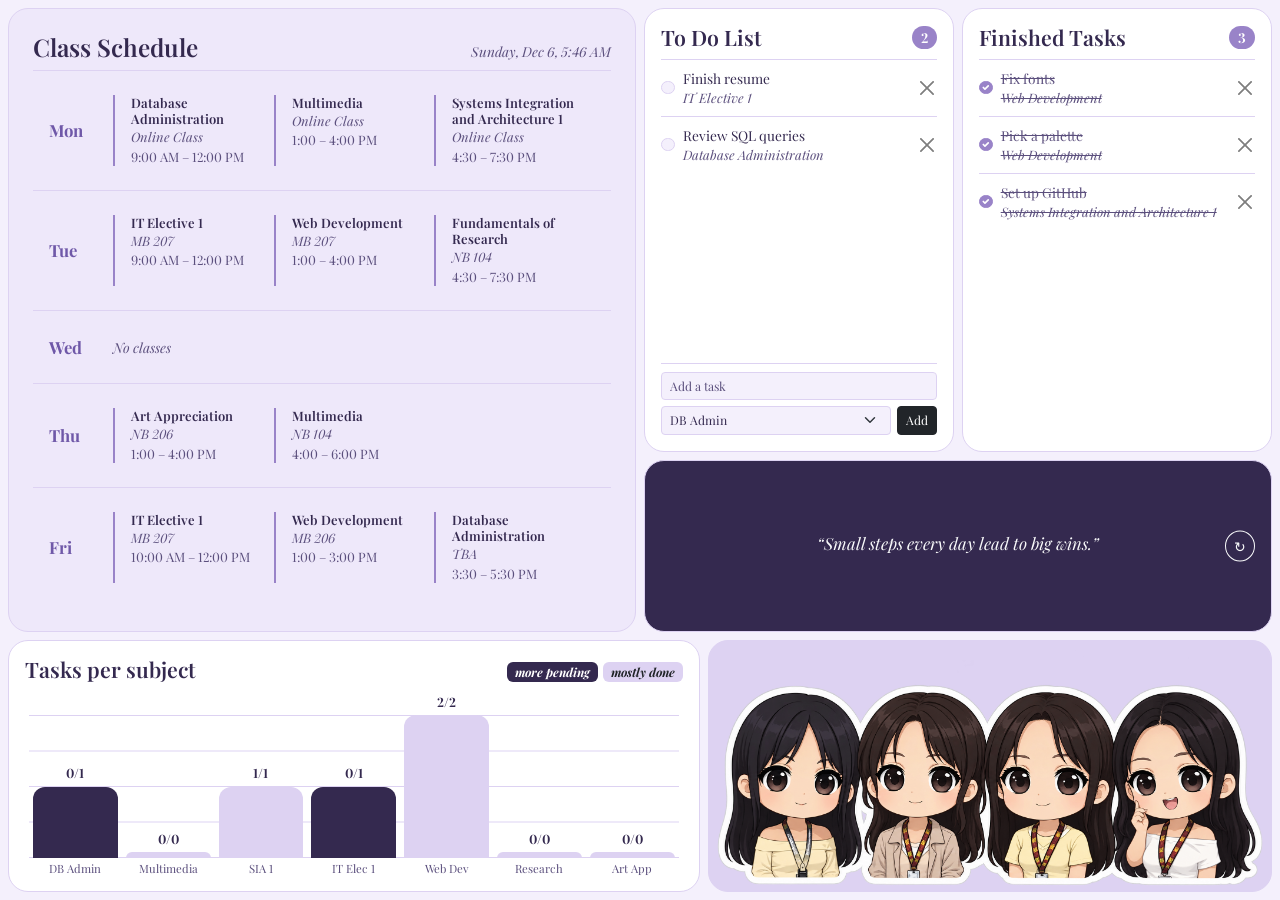
==== Activity1/bento.html @ 7f19c165 "Bento Layout Activity" ====
<!doctype html>
<html lang="en">

<head>
    <meta charset="utf-8">
    <meta name="viewport" content="width=device-width, initial-scale=1">
    <meta name="theme-color" content="#F4F0FC">
    <title>Study Nook</title>
    <link rel="icon" type="image/svg+xml" href="assets/img/Group13.svg">
    <link href="https://cdn.jsdelivr.net/npm/bootstrap@5.3.8/dist/css/bootstrap.min.css" rel="stylesheet"
        integrity="sha384-sRIl4kxILFvY47J16cr9ZwB07vP4J8+LH7qKQnuqkuIAvNWLzeN8tE5YBujZqJLB" crossorigin="anonymous">
    <link
        href="https://fonts.googleapis.com/css2?family=Playfair+Display:ital,wght@0,400;0,600;0,700;1,400&display=swap"
        rel="stylesheet">
    <link rel="stylesheet" href="assets/css/bento.css">
</head>

<body>
    <main class="app container-fluid d-flex flex-column gap-2 p-2">
        <div class="top-row row g-2">

            <!-- SCHEDULE -->
            <div class="col-12 col-xl-6">
                <section class="card h-100 bg-lav-1 p-3 p-md-4">
                    <h2 class="fw-semibold d-flex flex-wrap justify-content-between align-items-baseline column-gap-3">
                        Class Schedule
                        <small id="clock" class="fs-6 fw-normal fst-italic text-body-secondary"></small>
                    </h2>
                    <ul class="schedule list-group list-group-flush">
                        <li class="list-group-item d-flex align-items-center gap-3 py-2 flex-fill" data-day="1">
                            <span class="day fs-5 fw-bold">Mon</span>
                            <div class="day-classes">
                                <div class="class-item">
                                    <small class="d-block fw-semibold lh-sm">Database Administration</small>
                                    <small class="d-block fst-italic text-body-secondary">Online Class</small>
                                    <small class="time d-block text-body-secondary">9:00 AM – 12:00 PM</small>
                                </div>
                                <div class="class-item">
                                    <small class="d-block fw-semibold lh-sm">Multimedia</small>
                                    <small class="d-block fst-italic text-body-secondary">Online Class</small>
                                    <small class="time d-block text-body-secondary">1:00 – 4:00 PM</small>
                                </div>
                                <div class="class-item">
                                    <small class="d-block fw-semibold lh-sm">Systems Integration and Architecture 1</small>
                                    <small class="d-block fst-italic text-body-secondary">Online Class</small>
                                    <small class="time d-block text-body-secondary">4:30 – 7:30 PM</small>
                                </div>
                            </div>
                        </li>
                        <li class="list-group-item d-flex align-items-center gap-3 py-2 flex-fill" data-day="2">
                            <span class="day fs-5 fw-bold">Tue</span>
                            <div class="day-classes">
                                <div class="class-item">
                                    <small class="d-block fw-semibold lh-sm">IT Elective 1</small>
                                    <small class="d-block fst-italic text-body-secondary">MB 207</small>
                                    <small class="time d-block text-body-secondary">9:00 AM – 12:00 PM</small>
                                </div>
                                <div class="class-item">
                                    <small class="d-block fw-semibold lh-sm">Web Development</small>
                                    <small class="d-block fst-italic text-body-secondary">MB 207</small>
                                    <small class="time d-block text-body-secondary">1:00 – 4:00 PM</small>
                                </div>
                                <div class="class-item">
                                    <small class="d-block fw-semibold lh-sm">Fundamentals of Research</small>
                                    <small class="d-block fst-italic text-body-secondary">NB 104</small>
                                    <small class="time d-block text-body-secondary">4:30 – 7:30 PM</small>
                                </div>
                            </div>
                        </li>
                        <li class="list-group-item d-flex align-items-center gap-3 py-2 flex-fill" data-day="3">
                            <span class="day fs-5 fw-bold">Wed</span>
                            <span class="fst-italic text-body-secondary">No classes</span>
                        </li>
                        <li class="list-group-item d-flex align-items-center gap-3 py-2 flex-fill" data-day="4">
                            <span class="day fs-5 fw-bold">Thu</span>
                            <div class="day-classes">
                                <div class="class-item">
                                    <small class="d-block fw-semibold lh-sm">Art Appreciation</small>
                                    <small class="d-block fst-italic text-body-secondary">NB 206</small>
                                    <small class="time d-block text-body-secondary">1:00 – 4:00 PM</small>
                                </div>
                                <div class="class-item">
                                    <small class="d-block fw-semibold lh-sm">Multimedia</small>
                                    <small class="d-block fst-italic text-body-secondary">NB 104</small>
                                    <small class="time d-block text-body-secondary">4:00 – 6:00 PM</small>
                                </div>
                            </div>
                        </li>
                        <li class="list-group-item d-flex align-items-center gap-3 py-2 flex-fill" data-day="5">
                            <span class="day fs-5 fw-bold">Fri</span>
                            <div class="day-classes">
                                <div class="class-item">
                                    <small class="d-block fw-semibold lh-sm">IT Elective 1</small>
                                    <small class="d-block fst-italic text-body-secondary">MB 207</small>
                                    <small class="time d-block text-body-secondary">10:00 AM – 12:00 PM</small>
                                </div>
                                <div class="class-item">
                                    <small class="d-block fw-semibold lh-sm">Web Development</small>
                                    <small class="d-block fst-italic text-body-secondary">MB 206</small>
                                    <small class="time d-block text-body-secondary">1:00 – 3:00 PM</small>
                                </div>
                                <div class="class-item">
                                    <small class="d-block fw-semibold lh-sm">Database Administration</small>
                                    <small class="d-block fst-italic text-body-secondary">TBA</small>
                                    <small class="time d-block text-body-secondary">3:30 – 5:30 PM</small>
                                </div>
                            </div>
                        </li>
                    </ul>
                </section>
            </div>

            <div class="right-col col-12 col-xl-6 d-flex flex-column gap-2">
                <div class="mid-row row g-2">

                    <!-- TO DO LIST -->
                    <div class="col-12 col-sm-6">
                        <section class="card h-100 bg-white p-3">
                            <h2 class="h3 fw-semibold d-flex justify-content-between align-items-center">To Do List
                                <span id="todoCount" class="badge rounded-pill bg-lav-5 fs-6">2</span>
                            </h2>
                            <ul id="todo" class="scroll-list list-group list-group-flush">
                                <li class="list-group-item d-flex align-items-center gap-2 px-0" data-s="IT Elective 1">
                                    <input class="form-check-input rounded-circle mt-0" type="checkbox" aria-label="Mark as done">
                                    <span class="flex-grow-1">Finish resume<small class="d-block fst-italic text-body-secondary">IT Elective 1</small></span>
                                    <button type="button" class="btn-close btn-sm" aria-label="Delete"></button>
                                </li>
                                <li class="list-group-item d-flex align-items-center gap-2 px-0" data-s="Database Administration">
                                    <input class="form-check-input rounded-circle mt-0" type="checkbox" aria-label="Mark as done">
                                    <span class="flex-grow-1">Review SQL queries<small class="d-block fst-italic text-body-secondary">Database Administration</small></span>
                                    <button type="button" class="btn-close btn-sm" aria-label="Delete"></button>
                                </li>
                            </ul>
                            <form class="add-form">
                                <input type="text" id="text" class="form-control form-control-sm" placeholder="Add a task"
                                    aria-label="Task name" maxlength="60" required>
                                <select id="subject" class="form-select form-select-sm" aria-label="Subject">
                                    <option value="Database Administration">DB Admin</option>
                                    <option value="Multimedia">Multimedia</option>
                                    <option value="Systems Integration and Architecture 1">SIA 1</option>
                                    <option value="IT Elective 1">IT Elec 1</option>
                                    <option value="Web Development">Web Dev</option>
                                    <option value="Fundamentals of Research">Research</option>
                                    <option value="Art Appreciation">Art App</option>
                                </select>
                                <button class="btn btn-dark btn-sm" type="submit">Add</button>
                            </form>
                        </section>
                    </div>

                    <!-- FINISHED TASKS -->
                    <div class="col-12 col-sm-6">
                        <section class="card h-100 bg-white p-3">
                            <h2 class="h3 fw-semibold d-flex justify-content-between align-items-center">Finished Tasks
                                <span id="doneCount" class="badge rounded-pill bg-lav-5 fs-6">3</span>
                            </h2>
                            <ul id="done" class="scroll-list list-group list-group-flush">
                                <li class="list-group-item d-flex align-items-center gap-2 px-0" data-s="Web Development">
                                    <input class="form-check-input rounded-circle mt-0" type="checkbox" aria-label="Mark as done" checked>
                                    <span class="flex-grow-1">Fix fonts<small class="d-block fst-italic text-body-secondary">Web Development</small></span>
                                    <button type="button" class="btn-close btn-sm" aria-label="Delete"></button>
                                </li>
                                <li class="list-group-item d-flex align-items-center gap-2 px-0" data-s="Web Development">
                                    <input class="form-check-input rounded-circle mt-0" type="checkbox" aria-label="Mark as done" checked>
                                    <span class="flex-grow-1">Pick a palette<small class="d-block fst-italic text-body-secondary">Web Development</small></span>
                                    <button type="button" class="btn-close btn-sm" aria-label="Delete"></button>
                                </li>
                                <li class="list-group-item d-flex align-items-center gap-2 px-0" data-s="Systems Integration and Architecture 1">
                                    <input class="form-check-input rounded-circle mt-0" type="checkbox" aria-label="Mark as done" checked>
                                    <span class="flex-grow-1">Set up GitHub<small class="d-block fst-italic text-body-secondary">Systems Integration and Architecture 1</small></span>
                                    <button type="button" class="btn-close btn-sm" aria-label="Delete"></button>
                                </li>
                            </ul>
                        </section>
                    </div>
                </div>

                <!-- MOTIVATIONAL QUOTES -->
                <section class="card quote-card bg-ink justify-content-center position-relative px-5">
                    <div id="quotes" class="carousel slide carousel-fade text-center fst-italic text-light fs-5">
                        <div class="carousel-inner">
                            <div class="carousel-item active">&ldquo;Small steps every day lead to big wins.&rdquo;
                            </div>
                            <div class="carousel-item">&ldquo;Done is better than perfect.&rdquo;</div>
                            <div class="carousel-item">&ldquo;One task at a time. You have got this.&rdquo;</div>
                            <div class="carousel-item">&ldquo;Progress, not perfection.&rdquo;</div>
                            <div class="carousel-item">&ldquo;Focus on the next step, not the whole staircase.&rdquo;
                            </div>
                            <div class="carousel-item">&ldquo;Every expert was once a beginner.&rdquo;</div>
                        </div>
                    </div>
                    <button type="button" data-bs-target="#quotes" data-bs-slide="next"
                        class="btn btn-outline-light btn-sm rounded-circle position-absolute top-50 end-0 translate-middle-y me-3"
                        aria-label="Show next quote">&#8635;</button>
                </section>
            </div>
        </div>

        <div class="bottom-row row g-2 align-items-md-end">

            <!-- BAR GRAPH -->
            <div class="col-12 col-md">
                <section class="card chart-card h-100 bg-white p-3">
                    <h2 class="h4 fw-semibold d-flex flex-wrap justify-content-between align-items-center gap-2">
                        Tasks per subject
                        <small class="fw-normal fst-italic text-body-secondary">
                            <span class="badge bg-ink">more pending</span>
                            <span class="badge bg-lav-2 text-body">mostly done</span>
                        </small>
                    </h2>
                    <div class="chart-wrap">
                        <div id="chart">
                            <div class="chart-col" data-s="Database Administration">
                                <div class="bar-area"><div class="bar"><b></b></div></div>
                                <small class="text-body-secondary">DB Admin</small>
                            </div>
                            <div class="chart-col" data-s="Multimedia">
                                <div class="bar-area"><div class="bar"><b></b></div></div>
                                <small class="text-body-secondary">Multimedia</small>
                            </div>
                            <div class="chart-col" data-s="Systems Integration and Architecture 1">
                                <div class="bar-area"><div class="bar"><b></b></div></div>
                                <small class="text-body-secondary">SIA 1</small>
                            </div>
                            <div class="chart-col" data-s="IT Elective 1">
                                <div class="bar-area"><div class="bar"><b></b></div></div>
                                <small class="text-body-secondary">IT Elec 1</small>
                            </div>
                            <div class="chart-col" data-s="Web Development">
                                <div class="bar-area"><div class="bar"><b></b></div></div>
                                <small class="text-body-secondary">Web Dev</small>
                            </div>
                            <div class="chart-col" data-s="Fundamentals of Research">
                                <div class="bar-area"><div class="bar"><b></b></div></div>
                                <small class="text-body-secondary">Research</small>
                            </div>
                            <div class="chart-col" data-s="Art Appreciation">
                                <div class="bar-area"><div class="bar"><b></b></div></div>
                                <small class="text-body-secondary">Art App</small>
                            </div>
                        </div>
                    </div>
                </section>
            </div>

            <div class="chibi-col col-12 col-md-4">
                <div class="chibi-wrap">
                    <div class="card bg-lav-2" aria-hidden="true"></div>
                    <img src="assets/img/chibi.jpeg" width="1915" height="821" alt="Chibi illustration">
                </div>
            </div>
        </div>
    </main>

    <script src="https://cdn.jsdelivr.net/npm/bootstrap@5.3.8/dist/js/bootstrap.bundle.min.js"
        integrity="sha384-FKyoEForCGlyvwx9Hj09JcYn3nv7wiPVlz7YYwJrWVcXK/BmnVDxM+D2scQbITxI"
        crossorigin="anonymous"></script>
    <template id="task">
        <li class="list-group-item d-flex align-items-center gap-2 px-0">
            <input class="form-check-input rounded-circle mt-0" type="checkbox" aria-label="Mark as done">
            <span class="flex-grow-1"><small class="d-block fst-italic text-body-secondary"></small></span>
            <button type="button" class="btn-close btn-sm" aria-label="Delete"></button>
        </li>
    </template>

    <script>
        const $ = s => document.querySelector(s);
        const count = (list, s) => $(list).querySelectorAll(`[data-s="${s}"]`).length;

        // update chart bars and the two counters from whatever is in the lists
        function refresh() {
            const cols = [...document.querySelectorAll('.chart-col')];
            const n = cols.map(c => [count('#done', c.dataset.s), count('#todo', c.dataset.s)]);
            const max = Math.max(1, ...n.map(([d, t]) => d + t));
            cols.forEach((c, i) => {
                const [d, t] = n[i], bar = c.querySelector('.bar');
                bar.style.setProperty('--v', (d + t) / max);
                bar.firstElementChild.textContent = `${d}/${d + t}`;
                bar.className = 'bar ' + (t > d ? 'bg-ink' : 'bg-lav-2');
            });
            $('#todoCount').textContent = $('#todo').children.length;
            $('#doneCount').textContent = $('#done').children.length;
        }

        document.addEventListener('change', e => {
            if (!e.target.matches('.form-check-input')) return;
            $(e.target.checked ? '#done' : '#todo').append(e.target.closest('li'));
            refresh();
        });

        // delete
        document.addEventListener('click', e => {
            const x = e.target.closest('.btn-close');
            if (x) { x.closest('li').remove(); refresh(); }
        });

        // add
        $('form').addEventListener('submit', e => {
            e.preventDefault();
            const li = $('#task').content.firstElementChild.cloneNode(true);
            li.dataset.s = $('#subject').value;
            li.querySelector('small').textContent = li.dataset.s;
            li.querySelector('span').prepend($('#text').value);
            $('#todo').append(li);
            e.target.reset();
            refresh();
        });

        $(`[data-day="${new Date().getDay()}"]`)?.classList.add('today');
        const tick = () => $('#clock').textContent = new Date().toLocaleString('en-PH',
            { weekday: 'long', month: 'short', day: 'numeric', hour: 'numeric', minute: '2-digit' });
        tick(); setInterval(tick, 30000);

        setTimeout(refresh, 150);
    </script>
</body>

</html>
---- Activity1/assets/css/bento.css ----
/* Palette */
:root {
    --lav-1: #EEE8FA;
    --lav-2: #DDD2F2;
    --lav-5: #9983C8;
    --lav-6: #6F58A8;
    --ink: #34294F;
    --ink-soft: #5B4F7D;

    --bs-body-font-family: 'Playfair Display', serif;
    --bs-body-bg: #F4F0FC;
    --bs-body-color: var(--ink);
    --bs-secondary-color: var(--ink-soft);
    --bs-border-color: var(--lav-2);

    --text-scale: 0.95;

    --rowh: 28vh;
    --peek: 5vh;
}

/* Colors */
.bg-lav-1 {
    background-color: var(--lav-1);
}

.bg-lav-2 {
    background-color: var(--lav-2);
}

.bg-lav-5 {
    background-color: var(--lav-5);
}

.bg-ink {
    background-color: var(--ink);
}

body {
    font-size: calc(.9rem * var(--text-scale));
    font-variant-numeric: lining-nums;
}

small {
    font-size: .95em;
}

h2 {
    font-size: calc(clamp(1.2rem, 1.2rem + .6vw, 1.6rem) * var(--text-scale));
}

.h3,
.h4 {
    font-size: calc(clamp(1.15rem, 1rem + .6vw, 1.4rem) * var(--text-scale));
}

.fs-5 {
    font-size: calc(1.1rem * var(--text-scale)) !important;
}

.fs-6 {
    font-size: calc(.9rem * var(--text-scale)) !important;
}

.add-form :is(.form-control, .form-select, .btn) {
    font-size: calc(.8rem * var(--text-scale));
}

h2 small .badge {
    font-size: calc(.8rem * var(--text-scale));
}

/* Components */
.card {
    --bs-card-border-color: var(--lav-2);
    --bs-card-border-radius: 1.25rem;
    min-width: 0;
    min-height: 0;
}

.list-group {
    --bs-list-group-bg: transparent;
}

.day {
    flex: 0 0 3rem;
    align-self: flex-start;
    padding-top: .1rem;
    color: var(--lav-6);
}

.class-item {
    padding: 0 .5rem 0 1rem;
    border-left: 2px solid var(--lav-5);
}

.today {
    background: var(--lav-2);
    border-radius: .75rem !important;
}

.today :is(.day, .time) {
    color: var(--ink) !important;
}

.today .time {
    font-weight: 600;
}

.form-check-input:checked {
    background-color: var(--lav-5);
    border-color: var(--lav-5);
}

.form-check-input:checked+span {
    text-decoration: line-through;
    color: var(--ink-soft);
}

.add-form {
    display: grid;
    grid-template-columns: minmax(0, 1fr) auto;
    gap: .375rem;
    margin-top: .5rem;
}

.add-form .form-control {
    grid-column: 1 / -1;
}

.app {
    min-height: 100dvh;
}

.scroll-list {
    min-height: 3rem;
    max-height: 16rem;
    overflow-y: auto;
}

.schedule {
    container: sched / inline-size;
}

.day-classes {
    display: grid;
    grid-template-columns: minmax(0, 1fr);
    gap: .6rem;
    flex: 1 1 0;
    min-width: 0;
}

@container sched (min-width: 33rem) {
    .day-classes {
        grid-template-columns: repeat(3, minmax(0, 1fr));
        gap: 0;
    }

    .day {
        align-self: center;
        padding-top: 0;
    }
}

/* Quotes */
.quote-card {
    padding-block: 1.25rem;
}

#quotes .carousel-item {
    min-height: 5.5rem;
    align-content: center;
}

@media (prefers-reduced-motion: no-preference) {

    #quotes .active.carousel-item-start,
    #quotes .active.carousel-item-end {
        transition: opacity .3s ease;
    }

    #quotes .carousel-item-next.carousel-item-start,
    #quotes .carousel-item-prev.carousel-item-end {
        transition: opacity .3s ease .3s;
    }
}

.chart-wrap {
    container: chart / inline-size;
    display: flex;
    flex-direction: column;
}

#chart {
    display: grid;
    grid-template-columns: repeat(7, minmax(0, 1fr));
    gap: .5rem;
    height: 15rem;
    padding: 1.5rem .5rem 0;
}

.chart-col {
    display: flex;
    flex-direction: column;
    min-width: 0;
    min-height: 0;
    text-align: center;
}

.chart-col small {
    padding-top: .25rem;
    font-size: calc(.75rem * var(--text-scale));
    line-height: 1.15;
    overflow-wrap: anywhere;
}

.bar-area {
    position: relative;
    flex: 1 1 auto;
    min-width: 0;
}

.bar-area::before {
    content: "";
    position: absolute;
    inset: 0 -.25rem;
    border-bottom: 1px solid var(--lav-2);
    background: linear-gradient(var(--lav-2) 1px, transparent 1px) 0 0 / 100% 25%;
}

.bar {
    position: absolute;
    left: 0;
    right: 0;
    bottom: 0;
    height: calc(var(--v, 0) * 100%);
    min-height: 6px;
    border-radius: .75rem .75rem 0 0;
    transition: height .3s;
}

.bar b {
    position: absolute;
    left: 0;
    right: 0;
    bottom: 100%;
    padding-bottom: .25rem;
    font-size: calc(.85rem * var(--text-scale));
}

@container chart (max-width: 34rem) {
    #chart {
        grid-template-columns: repeat(7, minmax(0, 1fr));
        height: 15rem;
        padding: 1.5rem .25rem 0;
        column-gap: .25rem;
    }

    .chart-col {
        flex-direction: column;
        gap: 0;
    }

    .chart-col small {
        flex: none;
        align-self: stretch;
        padding-top: .25rem;
        font-size: calc(.65rem * var(--text-scale));
        text-align: center;
        overflow-wrap: anywhere;
    }

    .bar-area {
        flex: 1 1 auto;
        margin: 0;
    }

    .bar-area::before {
        inset: 0 -.1rem;
        border-bottom: 1px solid var(--lav-2);
        border-left: 0;
        background: linear-gradient(var(--lav-2) 1px, transparent 1px) 0 0 / 100% 25%;
    }

    .bar {
        top: auto;
        left: 0;
        right: 0;
        bottom: 0;
        width: auto;
        height: calc(var(--v, 0) * 100%);
        min-width: 0;
        min-height: 6px;
        border-radius: .5rem .5rem 0 0;
    }

    .bar b {
        top: auto;
        left: 0;
        right: 0;
        bottom: 100%;
        padding: 0 0 .2rem;
        font-size: calc(.7rem * var(--text-scale));
        white-space: normal;
        overflow-wrap: anywhere;
        transform: none;
    }
}

.chibi-wrap {
    position: relative;
    width: 100%;
    max-width: 28rem;
    margin-inline: auto;
    aspect-ratio: 1915 / 821;
}

.chibi-wrap .card {
    position: absolute;
    inset: 30% 0 0;
}

.chibi-wrap img {
    position: absolute;
    inset: auto 0 0;
    width: 100%;
    height: auto;
    z-index: 2;
}

@media (min-width: 576px) {
    .quote-card {
        padding-block: .75rem;
    }

    #quotes .carousel-item {
        min-height: 3.25rem;
    }
}

@media (min-width: 768px) {
    .chibi-col {
        flex: 0 0 38%;
        width: 38%;
    }

    .chibi-wrap {
        max-width: none;
        margin: 0;
    }
}

@media (min-width: 1200px) and (min-height: 620px) {
    .app {
        height: 100dvh;
        overflow: hidden;
    }

    .top-row {
        flex: 1 1 0;
        min-height: 0;
    }

    .top-row>*,
    .mid-row>* {
        min-height: 0;
    }

    .mid-row {
        flex: 3 1 0;
        min-height: 0;
    }

    .schedule {
        flex: 1 1 0;
        min-height: 0;
        overflow-y: auto;
    }

    .scroll-list {
        flex: 1 1 0;
        min-height: 0;
        max-height: none;
    }

    .quote-card {
        flex: 1 1 0;
        padding-block: .5rem .75rem;
        overflow: hidden;
    }

    #quotes .carousel-item {
        min-height: 0;
    }

    .bottom-row {
        flex: none;
        height: calc(var(--rowh) + .5rem);
        align-items: stretch !important;
    }

    .chibi-col {
        flex: 0 0 auto;
        width: auto;
        max-width: 45%;
    }

    .chart-wrap {
        flex: 1 1 0;
        min-height: 0;
    }

    #chart {
        flex: 1 1 auto;
        height: auto;
        min-height: 0;
    }

    .chibi-wrap {
        width: calc((var(--rowh) + var(--peek)) * 2.718);
        height: 100%;
        max-width: 100%;
        aspect-ratio: auto;
    }

    .chibi-wrap .card {
        inset: 0;
    }
}

@media (pointer: coarse) {
    .add-form :is(.form-control, .form-select) {
        font-size: 16px;
    }

    .form-check-input {
        width: 1.4em;
        height: 1.4em;
    }

    .btn-close {
        padding: .65rem;
    }
}
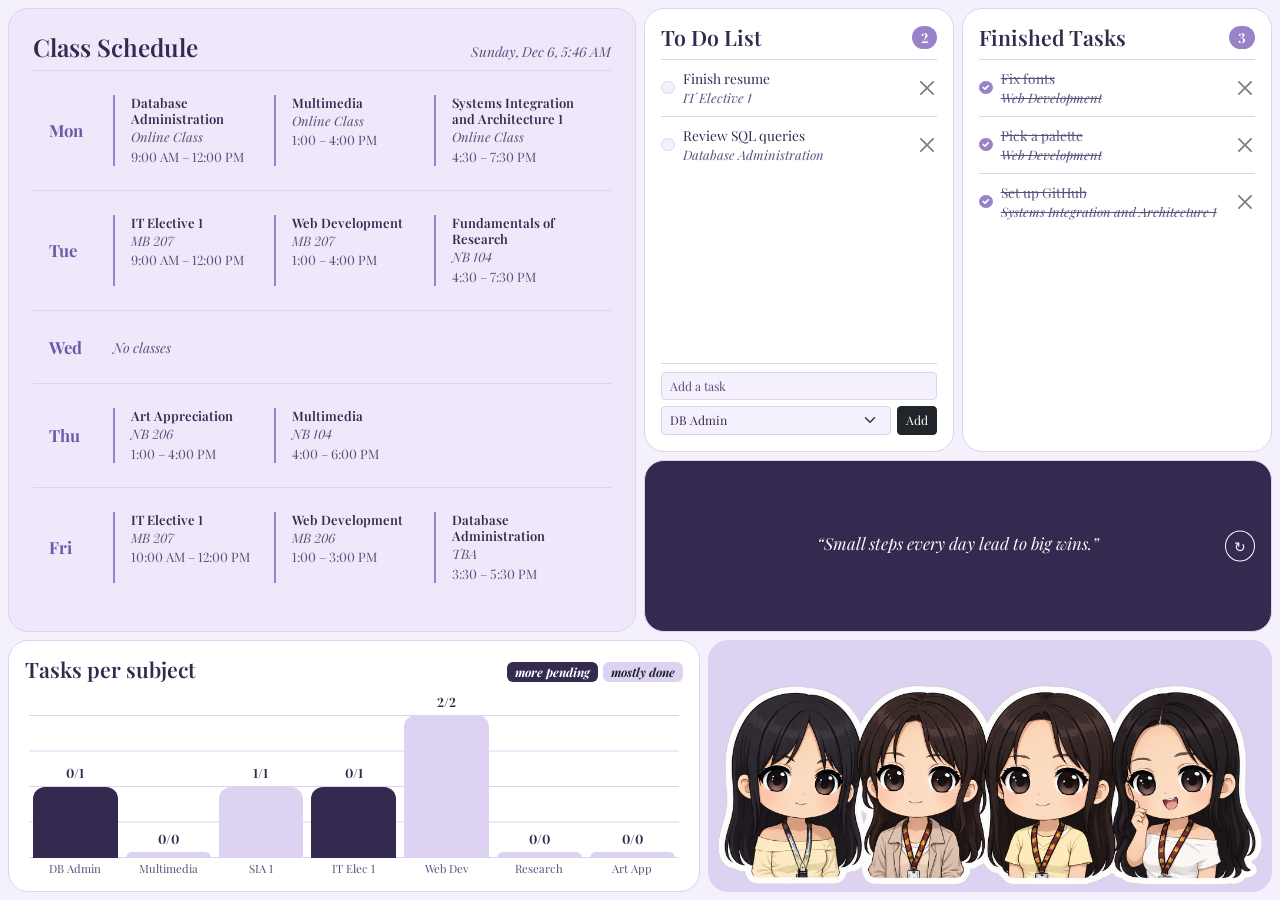
==== commit 7378aa8d: "storing" ====
--- a/Activity1/bento.html
+++ b/Activity1/bento.html
@@ -12,7 +12,424 @@
     <link
         href="https://fonts.googleapis.com/css2?family=Playfair+Display:ital,wght@0,400;0,600;0,700;1,400&display=swap"
         rel="stylesheet">
-    <link rel="stylesheet" href="assets/css/bento.css">
+
+    <style>
+        :root {
+            --lav-1: #EEE8FA;
+            --lav-2: #DDD2F2;
+            --lav-5: #9983C8;
+            --lav-6: #6F58A8;
+            --ink: #34294F;
+            --ink-soft: #5B4F7D;
+            --bs-body-font-family: 'Playfair Display', serif;
+            --bs-body-bg: #F4F0FC;
+            --bs-body-color: var(--ink);
+            --bs-secondary-color: var(--ink-soft);
+            --bs-border-color: var(--lav-2);
+            --text-scale: 0.95;
+            --rowh: 28vh;
+            --peek: 5vh;
+        }
+
+        .bg-lav-1 {
+            background-color: var(--lav-1);
+        }
+
+        .bg-lav-2 {
+            background-color: var(--lav-2);
+        }
+
+        .bg-lav-5 {
+            background-color: var(--lav-5);
+        }
+
+        .bg-ink {
+            background-color: var(--ink);
+        }
+
+        body {
+            font-size: calc(.9rem * var(--text-scale));
+            font-variant-numeric: lining-nums;
+        }
+
+        small {
+            font-size: .95em;
+        }
+
+        h2 {
+            font-size: calc(clamp(1.2rem, 1.2rem + .6vw, 1.6rem) * var(--text-scale));
+        }
+
+        .h3,
+        .h4 {
+            font-size: calc(clamp(1.15rem, 1rem + .6vw, 1.4rem) * var(--text-scale));
+        }
+
+        .fs-5 {
+            font-size: calc(1.1rem * var(--text-scale)) !important;
+        }
+
+        .fs-6 {
+            font-size: calc(.9rem * var(--text-scale)) !important;
+        }
+
+        h2 small .badge {
+            font-size: calc(.8rem * var(--text-scale));
+        }
+
+        .card {
+            --bs-card-border-color: var(--lav-2);
+            --bs-card-border-radius: 1.25rem;
+            min-width: 0;
+            min-height: 0;
+        }
+
+        .list-group {
+            --bs-list-group-bg: transparent;
+        }
+
+        .app {
+            min-height: 100dvh;
+        }
+
+        .schedule {
+            container: sched / inline-size;
+        }
+
+        .day {
+            flex: 0 0 3rem;
+            align-self: flex-start;
+            padding-top: .1rem;
+            color: var(--lav-6);
+        }
+
+        .day-classes {
+            display: grid;
+            grid-template-columns: minmax(0, 1fr);
+            gap: .6rem;
+            flex: 1 1 0;
+            min-width: 0;
+        }
+
+        .class-item {
+            padding: 0 .5rem 0 1rem;
+            border-left: 2px solid var(--lav-5);
+        }
+
+        .today {
+            background: var(--lav-2);
+            border-radius: .75rem !important;
+        }
+
+        .today :is(.day, .time) {
+            color: var(--ink) !important;
+        }
+
+        .today .time {
+            font-weight: 600;
+        }
+
+        @container sched (min-width: 33rem) {
+            .day-classes {
+                grid-template-columns: repeat(3, minmax(0, 1fr));
+                gap: 0;
+            }
+
+            .day {
+                align-self: center;
+                padding-top: 0;
+            }
+        }
+
+        /* Lists */
+        .scroll-list {
+            min-height: 3rem;
+            max-height: 16rem;
+            overflow-y: auto;
+        }
+
+        .form-check-input:checked {
+            background-color: var(--lav-5);
+            border-color: var(--lav-5);
+        }
+
+        .form-check-input:checked+span {
+            text-decoration: line-through;
+            color: var(--ink-soft);
+        }
+
+        .add-form {
+            display: grid;
+            grid-template-columns: minmax(0, 1fr) auto;
+            gap: .375rem;
+            margin-top: .5rem;
+        }
+
+        .add-form .form-control {
+            grid-column: 1 / -1;
+        }
+
+        .add-form :is(.form-control, .form-select, .btn) {
+            font-size: calc(.8rem * var(--text-scale));
+        }
+
+        .quote-card {
+            padding-block: 1.25rem;
+        }
+
+        #quotes .carousel-item {
+            min-height: 5.5rem;
+            align-content: center;
+        }
+
+        @media (prefers-reduced-motion: no-preference) {
+
+            #quotes .active.carousel-item-start,
+            #quotes .active.carousel-item-end {
+                transition: opacity .3s ease;
+            }
+
+            #quotes .carousel-item-next.carousel-item-start,
+            #quotes .carousel-item-prev.carousel-item-end {
+                transition: opacity .3s ease .3s;
+            }
+        }
+
+        .chart-wrap {
+            container: chart / inline-size;
+            display: flex;
+            flex-direction: column;
+        }
+
+        #chart {
+            display: grid;
+            grid-template-columns: repeat(7, minmax(0, 1fr));
+            gap: .5rem;
+            height: 15rem;
+            padding: 1.5rem .5rem 0;
+        }
+
+        .chart-col {
+            display: flex;
+            flex-direction: column;
+            min-width: 0;
+            min-height: 0;
+            text-align: center;
+        }
+
+        .chart-col small {
+            padding-top: .25rem;
+            font-size: calc(.75rem * var(--text-scale));
+            line-height: 1.15;
+            overflow-wrap: anywhere;
+        }
+
+        .bar-area {
+            position: relative;
+            flex: 1 1 auto;
+            min-width: 0;
+        }
+
+        .bar-area::before {
+            content: "";
+            position: absolute;
+            inset: 0 -.25rem;
+            border-bottom: 1px solid var(--lav-2);
+            background: linear-gradient(var(--lav-2) 1px, transparent 1px) 0 0 / 100% 25%;
+        }
+
+        .bar {
+            position: absolute;
+            left: 0;
+            right: 0;
+            bottom: 0;
+            height: calc(var(--v, 0) * 100%);
+            min-height: 6px;
+            border-radius: .75rem .75rem 0 0;
+            transition: height .3s;
+        }
+
+        .bar b {
+            position: absolute;
+            left: 0;
+            right: 0;
+            bottom: 100%;
+            padding-bottom: .25rem;
+            font-size: calc(.85rem * var(--text-scale));
+        }
+
+        @container chart (max-width: 34rem) {
+            #chart {
+                padding: 1.5rem .25rem 0;
+                column-gap: .25rem;
+            }
+
+            .chart-col small {
+                font-size: calc(.65rem * var(--text-scale));
+            }
+
+            .bar-area::before {
+                inset: 0 -.1rem;
+            }
+
+            .bar {
+                border-radius: .5rem .5rem 0 0;
+            }
+
+            .bar b {
+                padding: 0 0 .2rem;
+                font-size: calc(.7rem * var(--text-scale));
+                overflow-wrap: anywhere;
+            }
+        }
+
+        .chibi-wrap {
+            position: relative;
+            width: 100%;
+            max-width: 28rem;
+            margin-inline: auto;
+            aspect-ratio: 1915 / 821;
+        }
+
+        .chibi-wrap .card {
+            position: absolute;
+            inset: 30% 0 0;
+        }
+
+        .chibi-wrap img {
+            position: absolute;
+            inset: auto 0 0;
+            width: 100%;
+            height: auto;
+            z-index: 2;
+        }
+
+        @media (max-width: 767.98px) {
+            .chibi-wrap {
+                aspect-ratio: 1915 / 780;
+                clip-path: inset(-100vh 0 0 0);
+            }
+
+            .chibi-wrap img {
+                bottom: -5.26%;
+            }
+        }
+
+        @media (min-width: 576px) {
+            .quote-card {
+                padding-block: .75rem;
+            }
+
+            #quotes .carousel-item {
+                min-height: 3.25rem;
+            }
+        }
+
+        @media (min-width: 768px) {
+            .chibi-col {
+                flex: 0 0 38%;
+                width: 38%;
+            }
+
+            .chibi-wrap {
+                max-width: none;
+                margin: 0;
+            }
+        }
+
+        @media (min-width: 1200px) and (min-height: 620px) {
+            .app {
+                height: 100dvh;
+                overflow: hidden;
+            }
+
+            .top-row {
+                flex: 1 1 0;
+                min-height: 0;
+            }
+
+            .top-row>*,
+            .mid-row>* {
+                min-height: 0;
+            }
+
+            .mid-row {
+                flex: 3 1 0;
+                min-height: 0;
+            }
+
+            .schedule {
+                flex: 1 1 0;
+                min-height: 0;
+                overflow-y: auto;
+            }
+
+            .scroll-list {
+                flex: 1 1 0;
+                min-height: 0;
+                max-height: none;
+            }
+
+            .quote-card {
+                flex: 1 1 0;
+                padding-block: .5rem .75rem;
+                overflow: hidden;
+            }
+
+            #quotes .carousel-item {
+                min-height: 0;
+            }
+
+            .bottom-row {
+                flex: none;
+                height: calc(var(--rowh) + .5rem);
+                align-items: stretch !important;
+            }
+
+            .chibi-col {
+                flex: 0 0 auto;
+                width: auto;
+                max-width: 45%;
+            }
+
+            .chart-wrap {
+                flex: 1 1 0;
+                min-height: 0;
+            }
+
+            #chart {
+                flex: 1 1 auto;
+                height: auto;
+                min-height: 0;
+            }
+
+            .chibi-wrap {
+                width: calc((var(--rowh) + var(--peek)) * 2.718);
+                height: 100%;
+                max-width: 100%;
+                aspect-ratio: auto;
+            }
+
+            .chibi-wrap .card {
+                inset: 0;
+            }
+        }
+
+        @media (pointer: coarse) {
+            .add-form :is(.form-control, .form-select) {
+                font-size: 16px;
+            }
+
+            .form-check-input {
+                width: 1.4em;
+                height: 1.4em;
+            }
+
+            .btn-close {
+                padding: .65rem;
+            }
+        }
+    </style>
 </head>
 
 <body>
@@ -41,7 +458,8 @@
                                     <small class="time d-block text-body-secondary">1:00 – 4:00 PM</small>
                                 </div>
                                 <div class="class-item">
-                                    <small class="d-block fw-semibold lh-sm">Systems Integration and Architecture 1</small>
+                                    <small class="d-block fw-semibold lh-sm">Systems Integration and Architecture
+                                        1</small>
                                     <small class="d-block fst-italic text-body-secondary">Online Class</small>
                                     <small class="time d-block text-body-secondary">4:30 – 7:30 PM</small>
                                 </div>
@@ -113,27 +531,33 @@
             <div class="right-col col-12 col-xl-6 d-flex flex-column gap-2">
                 <div class="mid-row row g-2">
 
-                    <!-- TO DO LIST -->
                     <div class="col-12 col-sm-6">
                         <section class="card h-100 bg-white p-3">
-                            <h2 class="h3 fw-semibold d-flex justify-content-between align-items-center">To Do List
-                                <span id="todoCount" class="badge rounded-pill bg-lav-5 fs-6">2</span>
+                            <h2 class="h3 fw-semibold d-flex justify-content-between align-items-center">
+                                To Do List
+                                <span id="todoCount" class="badge rounded-pill bg-lav-5 fs-6">0</span>
                             </h2>
                             <ul id="todo" class="scroll-list list-group list-group-flush">
                                 <li class="list-group-item d-flex align-items-center gap-2 px-0" data-s="IT Elective 1">
-                                    <input class="form-check-input rounded-circle mt-0" type="checkbox" aria-label="Mark as done">
-                                    <span class="flex-grow-1">Finish resume<small class="d-block fst-italic text-body-secondary">IT Elective 1</small></span>
+                                    <input class="form-check-input rounded-circle mt-0" type="checkbox"
+                                        aria-label="Mark as done">
+                                    <span class="flex-grow-1">Finish resume<small
+                                            class="d-block fst-italic text-body-secondary">IT Elective 1</small></span>
                                     <button type="button" class="btn-close btn-sm" aria-label="Delete"></button>
                                 </li>
-                                <li class="list-group-item d-flex align-items-center gap-2 px-0" data-s="Database Administration">
-                                    <input class="form-check-input rounded-circle mt-0" type="checkbox" aria-label="Mark as done">
-                                    <span class="flex-grow-1">Review SQL queries<small class="d-block fst-italic text-body-secondary">Database Administration</small></span>
+                                <li class="list-group-item d-flex align-items-center gap-2 px-0"
+                                    data-s="Database Administration">
+                                    <input class="form-check-input rounded-circle mt-0" type="checkbox"
+                                        aria-label="Mark as done">
+                                    <span class="flex-grow-1">Review SQL queries<small
+                                            class="d-block fst-italic text-body-secondary">Database
+                                            Administration</small></span>
                                     <button type="button" class="btn-close btn-sm" aria-label="Delete"></button>
                                 </li>
                             </ul>
                             <form class="add-form">
-                                <input type="text" id="text" class="form-control form-control-sm" placeholder="Add a task"
-                                    aria-label="Task name" maxlength="60" required>
+                                <input type="text" id="text" class="form-control form-control-sm"
+                                    placeholder="Add a task" aria-label="Task name" maxlength="60" required>
                                 <select id="subject" class="form-select form-select-sm" aria-label="Subject">
                                     <option value="Database Administration">DB Admin</option>
                                     <option value="Multimedia">Multimedia</option>
@@ -151,23 +575,36 @@
                     <!-- FINISHED TASKS -->
                     <div class="col-12 col-sm-6">
                         <section class="card h-100 bg-white p-3">
-                            <h2 class="h3 fw-semibold d-flex justify-content-between align-items-center">Finished Tasks
-                                <span id="doneCount" class="badge rounded-pill bg-lav-5 fs-6">3</span>
+                            <h2 class="h3 fw-semibold d-flex justify-content-between align-items-center">
+                                Finished Tasks
+                                <span id="doneCount" class="badge rounded-pill bg-lav-5 fs-6">0</span>
                             </h2>
                             <ul id="done" class="scroll-list list-group list-group-flush">
-                                <li class="list-group-item d-flex align-items-center gap-2 px-0" data-s="Web Development">
-                                    <input class="form-check-input rounded-circle mt-0" type="checkbox" aria-label="Mark as done" checked>
-                                    <span class="flex-grow-1">Fix fonts<small class="d-block fst-italic text-body-secondary">Web Development</small></span>
+                                <li class="list-group-item d-flex align-items-center gap-2 px-0"
+                                    data-s="Web Development">
+                                    <input class="form-check-input rounded-circle mt-0" type="checkbox"
+                                        aria-label="Mark as done" checked>
+                                    <span class="flex-grow-1">Fix fonts<small
+                                            class="d-block fst-italic text-body-secondary">Web
+                                            Development</small></span>
                                     <button type="button" class="btn-close btn-sm" aria-label="Delete"></button>
                                 </li>
-                                <li class="list-group-item d-flex align-items-center gap-2 px-0" data-s="Web Development">
-                                    <input class="form-check-input rounded-circle mt-0" type="checkbox" aria-label="Mark as done" checked>
-                                    <span class="flex-grow-1">Pick a palette<small class="d-block fst-italic text-body-secondary">Web Development</small></span>
+                                <li class="list-group-item d-flex align-items-center gap-2 px-0"
+                                    data-s="Web Development">
+                                    <input class="form-check-input rounded-circle mt-0" type="checkbox"
+                                        aria-label="Mark as done" checked>
+                                    <span class="flex-grow-1">Pick a palette<small
+                                            class="d-block fst-italic text-body-secondary">Web
+                                            Development</small></span>
                                     <button type="button" class="btn-close btn-sm" aria-label="Delete"></button>
                                 </li>
-                                <li class="list-group-item d-flex align-items-center gap-2 px-0" data-s="Systems Integration and Architecture 1">
-                                    <input class="form-check-input rounded-circle mt-0" type="checkbox" aria-label="Mark as done" checked>
-                                    <span class="flex-grow-1">Set up GitHub<small class="d-block fst-italic text-body-secondary">Systems Integration and Architecture 1</small></span>
+                                <li class="list-group-item d-flex align-items-center gap-2 px-0"
+                                    data-s="Systems Integration and Architecture 1">
+                                    <input class="form-check-input rounded-circle mt-0" type="checkbox"
+                                        aria-label="Mark as done" checked>
+                                    <span class="flex-grow-1">Set up GitHub<small
+                                            class="d-block fst-italic text-body-secondary">Systems Integration and
+                                            Architecture 1</small></span>
                                     <button type="button" class="btn-close btn-sm" aria-label="Delete"></button>
                                 </li>
                             </ul>
@@ -211,31 +648,45 @@
                     <div class="chart-wrap">
                         <div id="chart">
                             <div class="chart-col" data-s="Database Administration">
-                                <div class="bar-area"><div class="bar"><b></b></div></div>
+                                <div class="bar-area">
+                                    <div class="bar"><b></b></div>
+                                </div>
                                 <small class="text-body-secondary">DB Admin</small>
                             </div>
                             <div class="chart-col" data-s="Multimedia">
-                                <div class="bar-area"><div class="bar"><b></b></div></div>
+                                <div class="bar-area">
+                                    <div class="bar"><b></b></div>
+                                </div>
                                 <small class="text-body-secondary">Multimedia</small>
                             </div>
                             <div class="chart-col" data-s="Systems Integration and Architecture 1">
-                                <div class="bar-area"><div class="bar"><b></b></div></div>
+                                <div class="bar-area">
+                                    <div class="bar"><b></b></div>
+                                </div>
                                 <small class="text-body-secondary">SIA 1</small>
                             </div>
                             <div class="chart-col" data-s="IT Elective 1">
-                                <div class="bar-area"><div class="bar"><b></b></div></div>
+                                <div class="bar-area">
+                                    <div class="bar"><b></b></div>
+                                </div>
                                 <small class="text-body-secondary">IT Elec 1</small>
                             </div>
                             <div class="chart-col" data-s="Web Development">
-                                <div class="bar-area"><div class="bar"><b></b></div></div>
+                                <div class="bar-area">
+                                    <div class="bar"><b></b></div>
+                                </div>
                                 <small class="text-body-secondary">Web Dev</small>
                             </div>
                             <div class="chart-col" data-s="Fundamentals of Research">
-                                <div class="bar-area"><div class="bar"><b></b></div></div>
+                                <div class="bar-area">
+                                    <div class="bar"><b></b></div>
+                                </div>
                                 <small class="text-body-secondary">Research</small>
                             </div>
                             <div class="chart-col" data-s="Art Appreciation">
-                                <div class="bar-area"><div class="bar"><b></b></div></div>
+                                <div class="bar-area">
+                                    <div class="bar"><b></b></div>
+                                </div>
                                 <small class="text-body-secondary">Art App</small>
                             </div>
                         </div>
@@ -255,22 +706,33 @@
     <script src="https://cdn.jsdelivr.net/npm/bootstrap@5.3.8/dist/js/bootstrap.bundle.min.js"
         integrity="sha384-FKyoEForCGlyvwx9Hj09JcYn3nv7wiPVlz7YYwJrWVcXK/BmnVDxM+D2scQbITxI"
         crossorigin="anonymous"></script>
-    <template id="task">
-        <li class="list-group-item d-flex align-items-center gap-2 px-0">
-            <input class="form-check-input rounded-circle mt-0" type="checkbox" aria-label="Mark as done">
-            <span class="flex-grow-1"><small class="d-block fst-italic text-body-secondary"></small></span>
-            <button type="button" class="btn-close btn-sm" aria-label="Delete"></button>
-        </li>
-    </template>
 
     <script>
         const $ = s => document.querySelector(s);
-        const count = (list, s) => $(list).querySelectorAll(`[data-s="${s}"]`).length;
-
-        // update chart bars and the two counters from whatever is in the lists
-        function refresh() {
+        const KEY = 'studyNook.tasks';
+
+        const save = () => {
+            const read = (id, done) => [...$(id).children].map(li => ({
+                text: li.querySelector('span').firstChild.textContent, subject: li.dataset.s, done
+            }));
+            try { localStorage.setItem(KEY, JSON.stringify([...read('#todo', false), ...read('#done', true)])); } catch { }
+        };
+
+        const add = ({ text, subject, done }) => {
+            const li = document.createElement('li');
+            li.className = 'list-group-item d-flex align-items-center gap-2 px-0';
+            li.dataset.s = subject;
+            li.innerHTML = `<input class="form-check-input rounded-circle mt-0" type="checkbox" aria-label="Mark as done"${done ? ' checked' : ''}>
+                <span class="flex-grow-1"><small class="d-block fst-italic text-body-secondary"></small></span>
+                <button type="button" class="btn-close btn-sm" aria-label="Delete"></button>`;
+            li.querySelector('small').textContent = subject;
+            li.querySelector('span').prepend(text);
+            $(done ? '#done' : '#todo').append(li);
+        };
+
+        const refresh = () => {
             const cols = [...document.querySelectorAll('.chart-col')];
-            const n = cols.map(c => [count('#done', c.dataset.s), count('#todo', c.dataset.s)]);
+            const n = cols.map(c => ['#done', '#todo'].map(l => $(l).querySelectorAll(`[data-s="${c.dataset.s}"]`).length));
             const max = Math.max(1, ...n.map(([d, t]) => d + t));
             cols.forEach((c, i) => {
                 const [d, t] = n[i], bar = c.querySelector('.bar');
@@ -280,37 +742,39 @@
             });
             $('#todoCount').textContent = $('#todo').children.length;
             $('#doneCount').textContent = $('#done').children.length;
-        }
+        };
+
+        const update = () => { refresh(); save(); };
 
         document.addEventListener('change', e => {
             if (!e.target.matches('.form-check-input')) return;
             $(e.target.checked ? '#done' : '#todo').append(e.target.closest('li'));
-            refresh();
+            update();
         });
 
-        // delete
         document.addEventListener('click', e => {
             const x = e.target.closest('.btn-close');
-            if (x) { x.closest('li').remove(); refresh(); }
+            if (x) { x.closest('li').remove(); update(); }
         });
 
-        // add
-        $('form').addEventListener('submit', e => {
+        $('.add-form').addEventListener('submit', e => {
             e.preventDefault();
-            const li = $('#task').content.firstElementChild.cloneNode(true);
-            li.dataset.s = $('#subject').value;
-            li.querySelector('small').textContent = li.dataset.s;
-            li.querySelector('span').prepend($('#text').value);
-            $('#todo').append(li);
+            add({ text: $('#text').value, subject: $('#subject').value, done: false });
             e.target.reset();
-            refresh();
+            update();
         });
 
+        try {
+            const saved = JSON.parse(localStorage.getItem(KEY));
+            if (saved) { $('#todo').replaceChildren(); $('#done').replaceChildren(); saved.forEach(add); }
+        } catch { }
+
         $(`[data-day="${new Date().getDay()}"]`)?.classList.add('today');
+
         const tick = () => $('#clock').textContent = new Date().toLocaleString('en-PH',
             { weekday: 'long', month: 'short', day: 'numeric', hour: 'numeric', minute: '2-digit' });
-        tick(); setInterval(tick, 30000);
-
+        tick();
+        setInterval(tick, 30000);
         setTimeout(refresh, 150);
     </script>
 </body>
